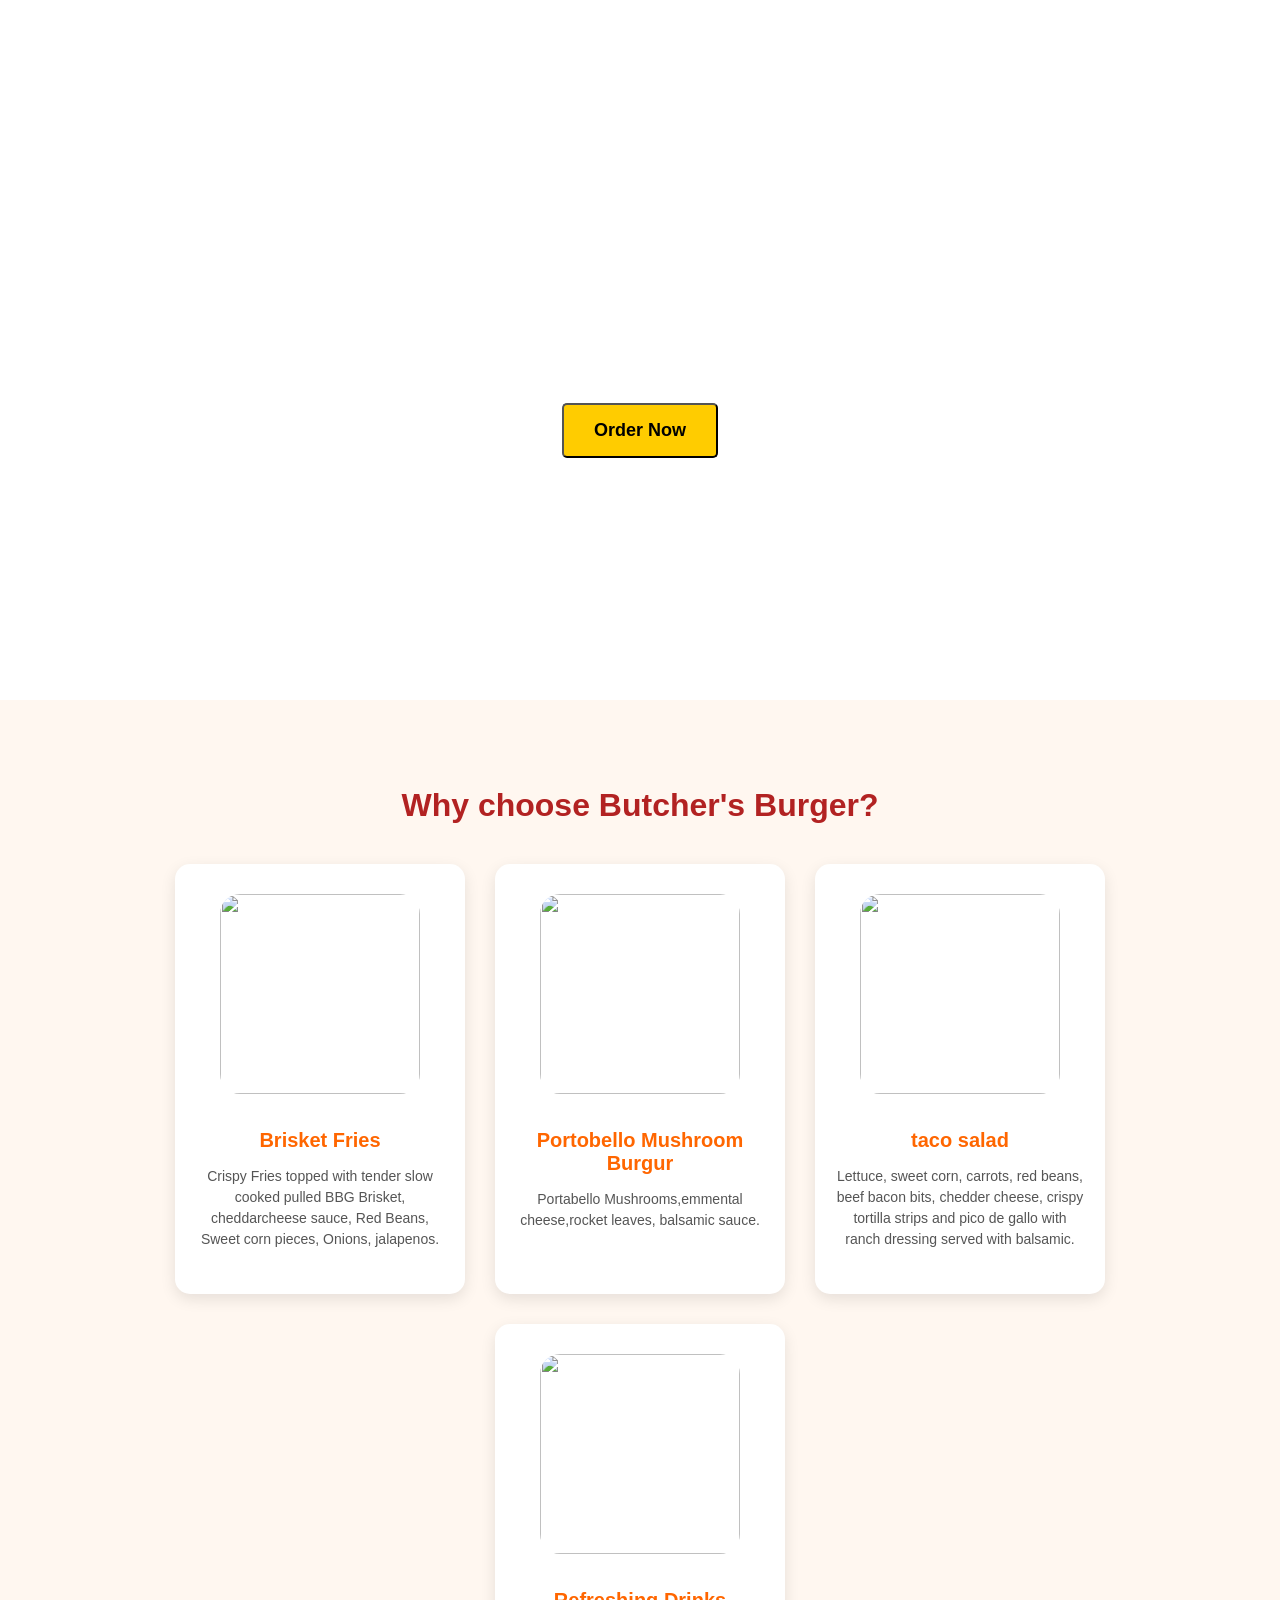
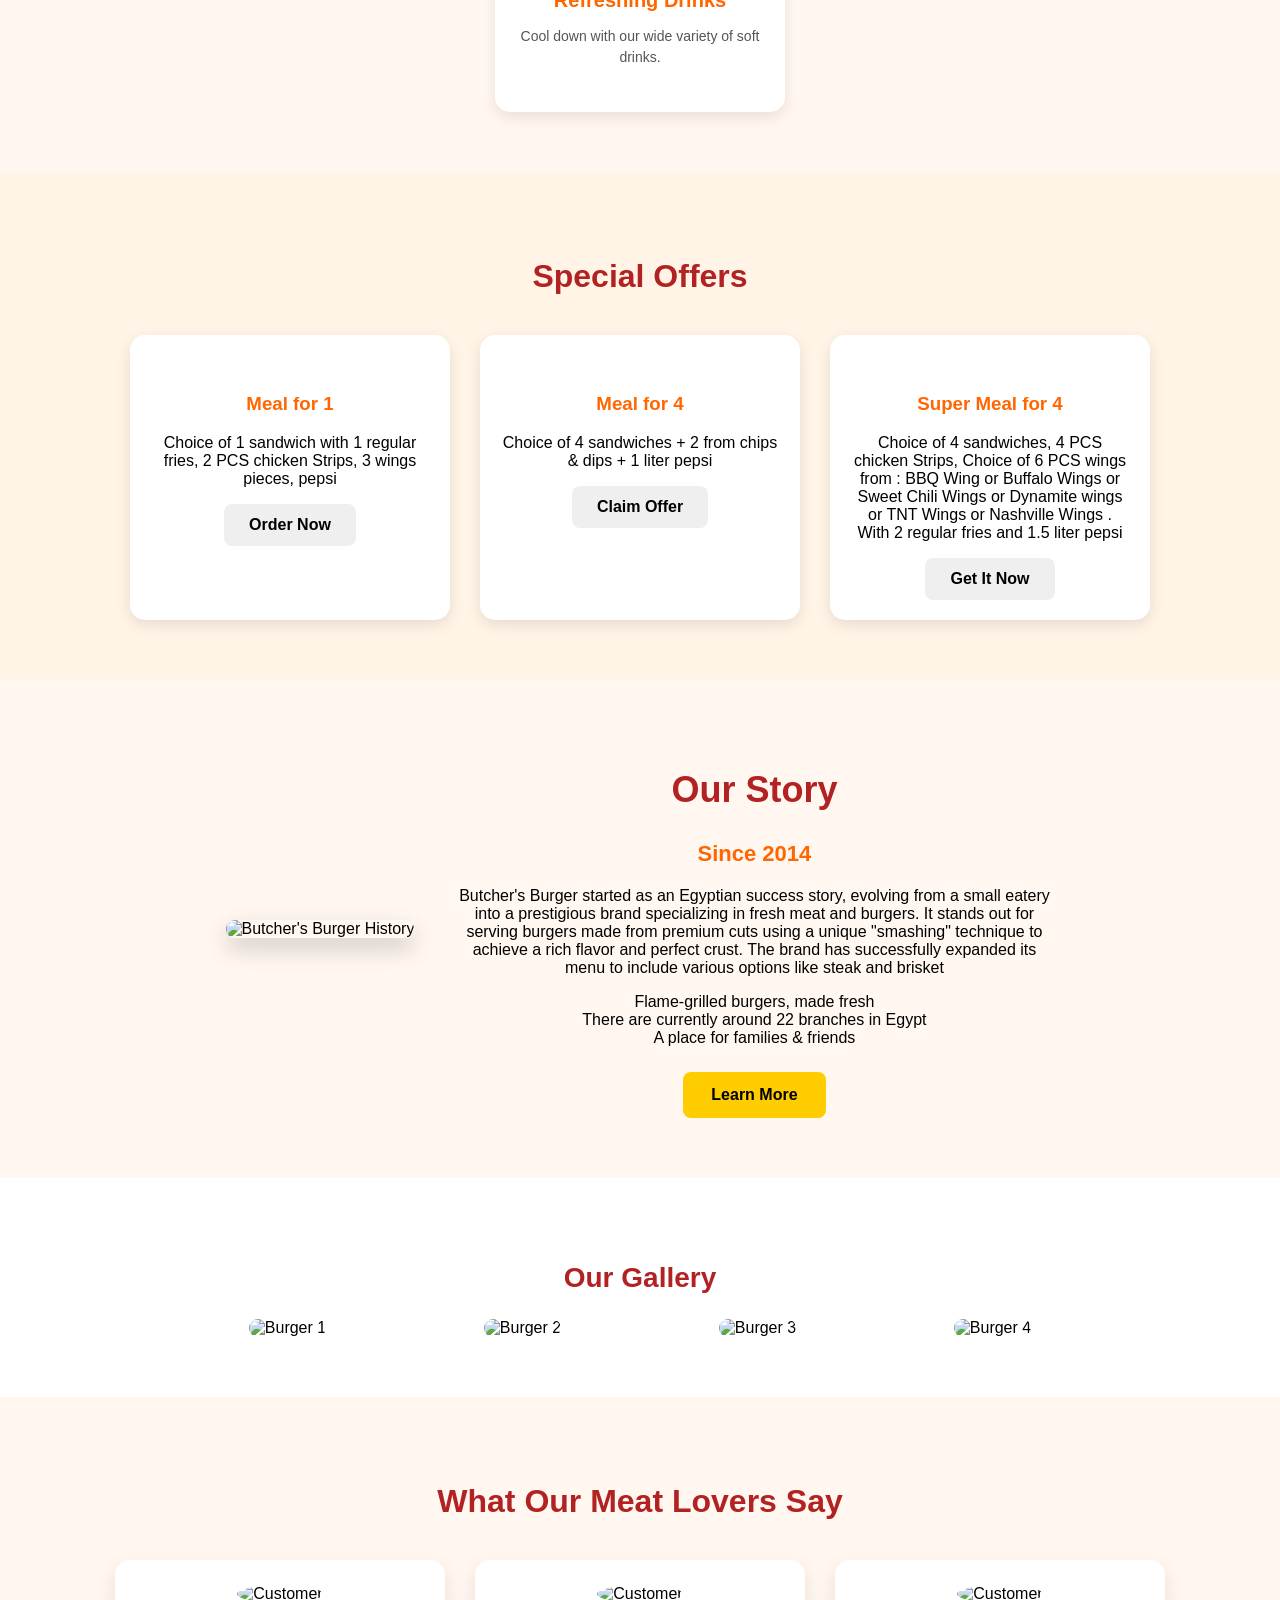
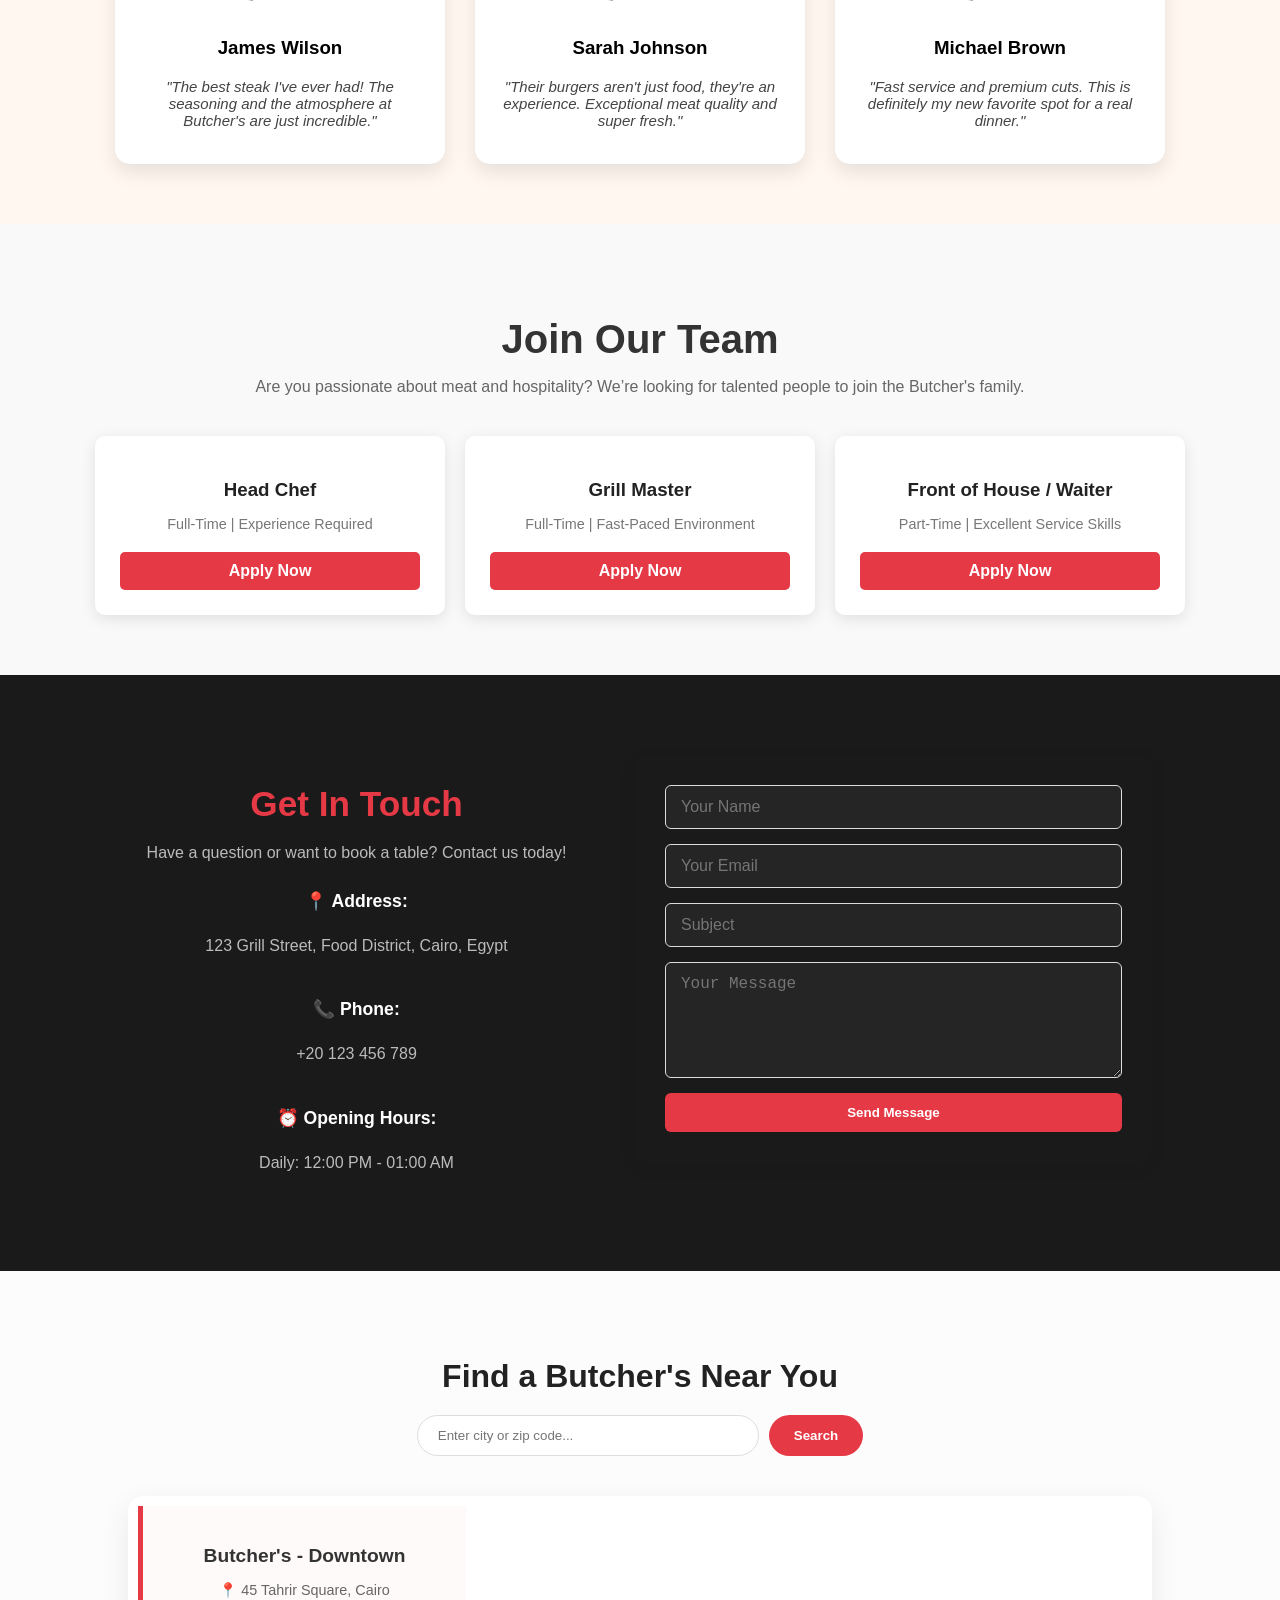
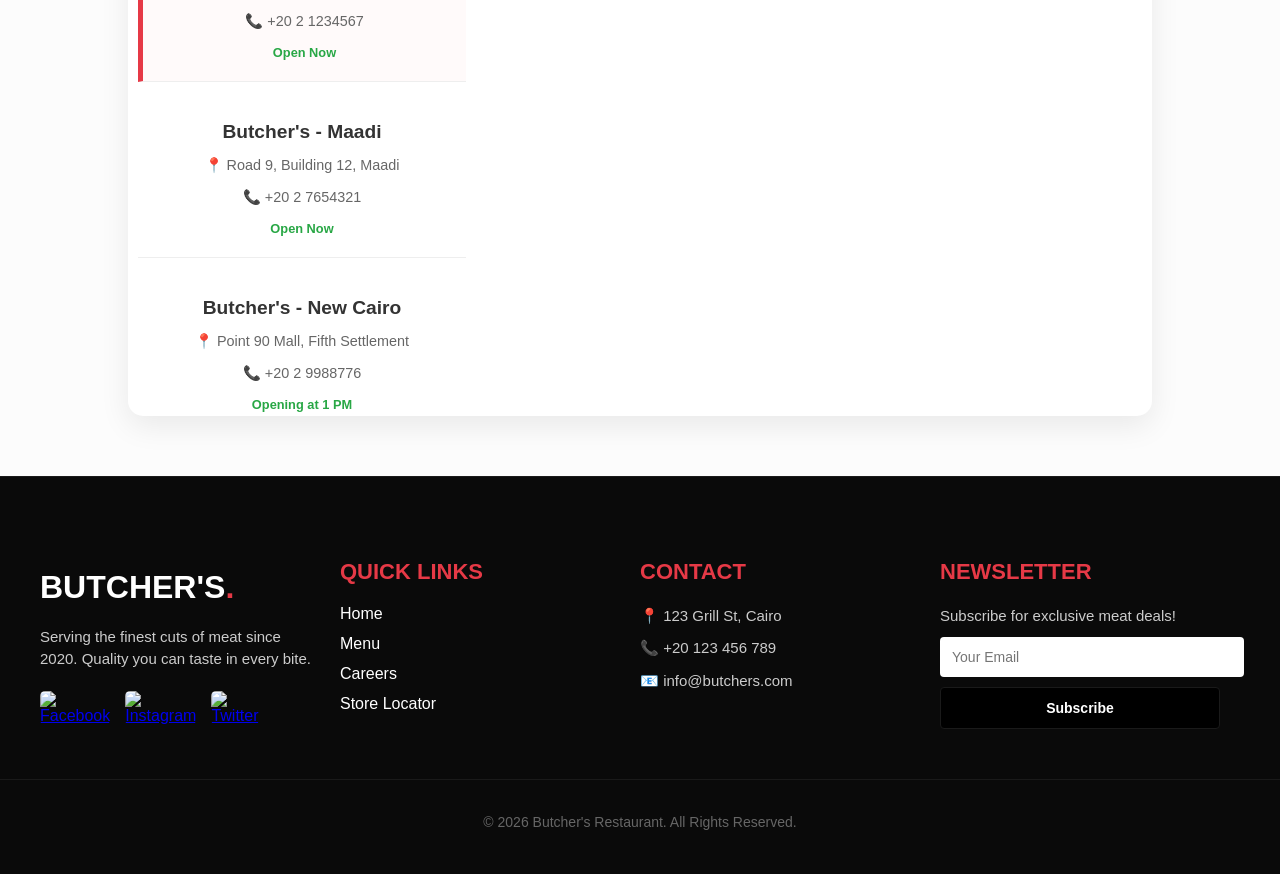
==== index.html @ 09a6aeb5 "Add files via upload" ====
<!DOCTYPE html>
<html lang="en">
<head>
<meta charset="UTF-8">
<title>Butcher's Burger</title>
<link rel="stylesheet" href="cc.css">
</head>
<body class="home-page">


<div class="navbar">
    <div class="logo">Butcher's Burger</div>
    <ul>
        <li><a href="#home">Home</a></li>
        <li><a href="#offers">Offers</a></li>
        <li><a href="#our-story">Story</a></li>
        <li><a href="#gallery">Gallery</a></li>
        <li><a href="menu.html">Menu</a></li>
        <li><a href="#careers">Careers</a></li>
        <li><a href="#contact">Contact</a></li>
    </ul>
    </div>

<div class="hero">
<h1>Butcher's Burger</h1>
<p>Butcher's Burger is the right place to meat yourself.</p>
<button>Order Now</button>
</div>

<section class="why-BB">
<h2>Why choose Butcher's Burger?</h2>
<div class="features">
    <div class="feature">
        <img src="file:///storage/emulated/0/Android/data/com.teejay.trebedit/files/TrebEdit user files/mah.html/IMG_20260424_175024_071.jpg" alt="" class="icon">
        <h3>Brisket Fries</h3>
<p>Crispy Fries topped with tender slow cooked pulled BBG Brisket, cheddarcheese sauce, Red Beans, Sweet corn pieces, Onions, jalapenos.</p>
</div>
<div class="feature">
    <img src="file:///storage/emulated/0/Android/data/com.teejay.trebedit/files/TrebEdit user files/mah.html/IMG_20260424_164136_176.jpg" alt="" class="icon">
    <h3>Portobello Mushroom Burgur</h3>
    <p>Portabello Mushrooms,emmental cheese,rocket leaves, balsamic sauce.</p>
    </div>
    <div class="feature">
        <img src="file:///storage/emulated/0/Android/data/com.teejay.trebedit/files/TrebEdit user files/mah.html/IMG_20260424_174353_648.jpg" alt="" class="icon">
        <h3>taco salad</h3>
        <p>Lettuce, sweet corn, carrots, red beans, beef bacon bits, chedder cheese, crispy tortilla strips and pico de gallo with ranch dressing served with balsamic.</p>
</div>
 <div class="feature">
<img src="file:///storage/emulated/0/Android/data/com.teejay.trebedit/files/TrebEdit user files/mah.html/11102021_Talabat_Egypt_Me638415246182268202.jpg" alt="" class="icon">
     <h3>Refreshing Drinks</h3>
    <p>Cool down with our wide variety of soft drinks.</p>
    </div>
  </div>
</section>

<section class="offers" id="offers">
<h2> Special Offers </h2>
<div class="offers-container">
    <div class="offer-card">
<img src="file:///storage/emulated/0/Android/data/com.teejay.trebedit/files/TrebEdit user files/mah.html/Screenshot_٢٠٢٦٠٤٢٤-٢٢٤١٣٥_talabat.jpg" alt="" class="mm">
 <h3>Meal for 1</h3>
 <p>Choice of 1 sandwich with 1 regular fries, 2 PCS chicken Strips, 3 wings pieces, pepsi</p>
 <button>Order Now</button>
 </div>
     <div class="offer-card">
         <img src="file:///storage/emulated/0/Android/data/com.teejay.trebedit/files/TrebEdit user files/mah.html/Screenshot_٢٠٢٦٠٤٢٤-٢٢٤٢٥٩_talabat.jpg" alt="" class="mm">
         <h3>Meal for 4</h3>
         <p>Choice of 4 sandwiches + 2 from chips & dips + 1 liter pepsi</p>
         <button>Claim Offer</button>
         </div>
         <div class="offer-card">
             <img src="file:///storage/emulated/0/Android/data/com.teejay.trebedit/files/TrebEdit user files/mah.html/Screenshot_٢٠٢٦٠٤٢٤-٢٢٤٣٣٩_talabat.jpg" alt="" class="mm">
             <h3>Super Meal for 4</h3>
         <p>Choice of 4 sandwiches, 4 PCS chicken Strips, Choice of 6 PCS wings from : BBQ Wing or Buffalo Wings or Sweet Chili Wings or Dynamite wings or TNT Wings or Nashville Wings . With 2 regular fries and 1.5 liter pepsi</p>
         <button>Get It Now</button>
         </div>
         </div>
</section>


<section class="our-story" id="our-story">
    <div class="story-container">
        <div class="story-image">
            <img src="file:///storage/emulated/0/Android/data/com.teejay.trebedit/files/TrebEdit user files/mah.html/Screenshot_٢٠٢٦٠٤٢٥-١١٣٤١٩_Google.jpg" alt="Butcher's Burger History">
</div>
   <div class="story-text">
       <h2>Our Story</h2>
       <h3>Since 2014</h3>
       <p>Butcher's Burger started as an Egyptian success story, evolving from a small eatery into a prestigious brand specializing in fresh meat and burgers. It stands out for serving burgers made from premium cuts using a unique "smashing" technique to achieve a rich flavor and perfect crust. The brand has successfully expanded its menu to include various options like steak and brisket </p>
       <ul>
           <li>Flame-grilled burgers, made fresh</li>
           <li>There are currently around 22 branches in Egypt</li>
           <li>A place for families & friends</li>
       </ul>
       <button> Learn More</button>
       </div>
       </div>
</section>

<section class="gallery" id="gallery">
    <h2>Our Gallery</h2>
    <div class="gallery-container">
        <div class="gallery-item">
            <img src="file:///storage/emulated/0/Android/data/com.teejay.trebedit/files/TrebEdit user files/mah.html/22765-butcher's-burger-steak-house-athens-acharnes.jpg" alt="Burger 1">
        </div>
        <div class="gallery-item">
            <img src="file:///storage/emulated/0/Android/data/com.teejay.trebedit/files/TrebEdit user files/mah.html/Internet_٢٠٢٦٠٤٢٥_١٢٢٢٢١.jpeg" alt="Burger 2">
        </div>
        <div class="gallery-item">
            <img src="file:///storage/emulated/0/Android/data/com.teejay.trebedit/files/TrebEdit user files/mah.html/full.jpeg" alt="Burger 3">
        </div>
        <div class="gallery-item">
            <img src="file:///storage/emulated/0/Android/data/com.teejay.trebedit/files/TrebEdit user files/mah.html/voted-brooklyns-best-burger-restaurant.jpg" alt="Burger 4">
        </div>
    </div>
</section>



<section class="testimonials">
  <h2>What Our Meat Lovers Say</h2>
  <div class="testimonials-container">
    
    <div class="testimonial-card">
      <img src="file:///storage/emulated/0/Android/data/com.teejay.trebedit/files/TrebEdit user files/mah.html/images (4).jpeg" alt="Customer">
      <h3>James Wilson</h3>
      <p>"The best steak I've ever had! The seasoning and the atmosphere at Butcher's are just incredible."</p>
    </div>

    <div class="testimonial-card">
      <img src="file:///storage/emulated/0/Android/data/com.teejay.trebedit/files/TrebEdit user files/mah.html/images (2).jpeg" alt="Customer">
      <h3>Sarah Johnson</h3>
      <p>"Their burgers aren't just food, they're an experience. Exceptional meat quality and super fresh."</p>
    </div>

    <div class="testimonial-card">
      <img src="file:///storage/emulated/0/Android/data/com.teejay.trebedit/files/TrebEdit user files/mah.html/images (1).jpeg" alt="Customer">
      <h3>Michael Brown</h3>
      <p>"Fast service and premium cuts. This is definitely my new favorite spot for a real dinner."</p>
    </div>

  </div>
</section>

<section class="careers" id="careers">
  <div class="careers-header">
    <h2>Join Our Team</h2>
    <p>Are you passionate about meat and hospitality? We’re looking for talented people to join the Butcher's family.</p>
  </div>

  <div class="jobs-container">
    <div class="job-card">
      <div class="job-info">
        <h3>Head Chef</h3>
        <p>Full-Time | Experience Required</p>
      </div>
      <a href="#" class="apply-btn">Apply Now</a>
    </div>

    <div class="job-card">
      <div class="job-info">
        <h3>Grill Master</h3>
        <p>Full-Time | Fast-Paced Environment</p>
      </div>
      <a href="#" class="apply-btn">Apply Now</a>
    </div>

    <div class="job-card">
      <div class="job-info">
        <h3>Front of House / Waiter</h3>
        <p>Part-Time | Excellent Service Skills</p>
      </div>
      <a href="#" class="apply-btn">Apply Now</a>
    </div>
  </div>
</section>

<section class="contact-section" id="contact">
  <div class="contact-container">
    
    <div class="contact-info">
      <h2>Get In Touch</h2>
      <p>Have a question or want to book a table? Contact us today!</p>
      
      <div class="info-item">
        <strong>📍 Address:</strong>
        <p>123 Grill Street, Food District, Cairo, Egypt</p>
      </div>
      
      <div class="info-item">
        <strong>📞 Phone:</strong>
        <p>+20 123 456 789</p>
      </div>
      
      <div class="info-item">
        <strong>⏰ Opening Hours:</strong>
        <p>Daily: 12:00 PM - 01:00 AM</p>
      </div>
    </div>

    <div class="contact-form">
      <form>
        <input type="text" placeholder="Your Name" required>
        <input type="email" placeholder="Your Email" required>
        <input type="text" placeholder="Subject">
        <textarea placeholder="Your Message" rows="5" required></textarea>
        <button type="submit">Send Message</button>
      </form>
    </div>

  </div>
</section>
<section class="store-locator">
  <div class="locator-header">
    <h2>Find a Butcher's Near You</h2>
    <div class="search-box">
      <input type="text" placeholder="Enter city or zip code...">
      <button>Search</button>
    </div>
  </div>

  <div class="locator-container">
    <div class="locations-list">
      
      <div class="location-item active">
        <h3>Butcher's - Downtown</h3>
        <p>📍 45 Tahrir Square, Cairo</p>
        <p>📞 +20 2 1234567</p>
        <span class="status">Open Now</span>
      </div>

      <div class="location-item">
        <h3>Butcher's - Maadi</h3>
        <p>📍 Road 9, Building 12, Maadi</p>
        <p>📞 +20 2 7654321</p>
        <span class="status">Open Now</span>
      </div>

      <div class="location-item">
        <h3>Butcher's - New Cairo</h3>
        <p>📍 Point 90 Mall, Fifth Settlement</p>
        <p>📞 +20 2 9988776</p>
        <span class="status">Opening at 1 PM</span>
      </div>

    </div>

    <div class="map-container">
      <iframe 
        src="https://www.google.com/maps/embed?pb=!1m18!1m12!1m3!1d110502.60385031265!2d31.1884236!3d30.0594885!2m3!1f0!2f0!3f0!3m2!1i1024!2i768!4f13.1!3m3!1m2!1s0x14583fa60b21beeb%3A0x79dfb2965115627!2sCairo%2C%20Egypt!5e0!3m2!1sen!2s!4v1714168000000!5m2!1sen!2s" 
        width="100%" height="450" style="border:0;" allowfullscreen="" loading="lazy">
      </iframe>
    </div>
  </div>
</section>

<footer class="main-footer">
    <div class="footer-container">
        
        <div class="footer-col">
            <h3 class="footer-logo">BUTCHER'S<span>.</span></h3>
            <p>Serving the finest cuts of meat since 2020. Quality you can taste in every bite.</p>
            <div class="social-media">
                <a href="#"><img src="https://cdn-icons-png.flaticon.com/512/733/733547.png" alt="Facebook"></a>
                <a href="#"><img src="https://cdn-icons-png.flaticon.com/512/2111/2111463.png" alt="Instagram"></a>
                <a href="#"><img src="https://cdn-icons-png.flaticon.com/512/3256/3256013.png" alt="Twitter"></a>
            </div>
        </div>

        <div class="footer-col footer-links">
            <h3>QUICK LINKS</h3>
            <ul>
                <li><a href="#">Home</a></li>
                <li><a href="#">Menu</a></li>
                <li><a href="#">Careers</a></li>
                <li><a href="#">Store Locator</a></li>
            </ul>
        </div>

        <div class="footer-col">
            <h3>CONTACT</h3>
            <p>📍 123 Grill St, Cairo</p>
            <p>📞 +20 123 456 789</p>
            <p>📧 info@butchers.com</p>
        </div>

        <div class="footer-col newsletter">
            <h3>NEWSLETTER</h3>
            <p>Subscribe for exclusive meat deals!</p>
            <form>
                <input type="email" placeholder="Your Email">
                <button type="submit">Subscribe</button>
            </form>
        </div>

    </div>

    <div class="footer-bottom">
        <p>&copy; 2026 Butcher's Restaurant. All Rights Reserved.</p>
    </div>
</footer>
 
 <script>
    
    
    
    window.onload = function() {
        console.log("Welcome to Butcher's Burger!");
    };

    
    window.onscroll = function() {
        var navbar = document.querySelector(".navbar");
        if (window.scrollY > 50) {
            navbar.style.backgroundColor = "rgba(0, 0, 0, 0.9)"; 
            navbar.style.transition = "0.5s";
        } else {
            navbar.style.backgroundColor = "transparent"; 
        }
    };

    
    const orderBtn = document.querySelector(".hero button");
    orderBtn.addEventListener("click", () => {
        alert("Redirecting to Menu... Get ready for the best burger!");
        window.location.href = "menu.html"; 
    });

</script>
</body>
</html>
---- cc.css ----
body {
    margin: 0;
    font-family: Arial, sans-serif;
}


.navbar {
    background: #b22222;
    color: #fff;
    padding: 15px;
    display: flex;
    justify-content: space-between;
    align-items: center;
    position: fixed;
    width: 100%;
}

.logo {
    font-size: 20px;
    font-weight: bold;
}

.navbar ul {
    list-style: none;
    display: flex;
    margin: 0;
    padding: 0;
}
.navbar a{
     text-decoration: none;
     font-weight: bold;
     color: white;
     padding: 10px;
}
.hero {
    background-image: url("file:///storage/emulated/0/Android/data/com.teejay.trebedit/files/TrebEdit user files/mah.html/Screenshot_٢٠٢٦٠٤٢٧-١٣٣٠٤٣_Facebook.jpg");
    background-repeat: no-repeat;
    background-position: center;
    background-size: cover;
    height: 700px;
    display: flex;
    flex-direction: column;
    align-items: center;
    justify-content: center;
    color: white;
    text-align: center;
}

.hero h1 {
    font-size: 60px;
    margin: 10px 0;
}

.hero p {
    font-size: 24px;
    margin-bottom: 20px;
}

.hero button {
    background: #ffcc00;
padding: 15px 30px;
    font-size: 18px;
    font-weight: bold;
    cursor: pointer;
    border-radius: 5px;
}
section {
    padding: 60px 20px;
    text-align: center;
}


.why-BB {
    background: #fff7f0;
}

.why-BB h2 {
    font-size: 32px;
    margin-bottom: 40px;
    color: #b22222;
}

.features {
    display: flex;
    justify-content: center;
    flex-wrap: wrap;
    gap: 30px;
}
.feature {
    background: #fff;
    border-radius: 15px;
    padding: 30px 20px;
    width: 250px;
    box-shadow: 0 5px 15px rgba(0, 0, 0, 0.1);
    transition: box-shadow 0.3s ease-in 0.1s;
}

.feature:hover {
    box-shadow: 0 10px 25px rgba(0, 0, 0, 0.2);
}

.feature h3 {
    font-size: 20px;
    margin-bottom: 10px;
    color: #ff6600;
}

.feature p {
    font-size: 14px;
    color: #555;
    line-height: 1.5;
}

.icon {
    margin-bottom: 15px;
    width: 200px;
    height: 200px;
    border-radius: 20px;
}



.offers {
    background: #fff4e6;
}

.offers h2 {
    font-size: 32px;
    margin-bottom: 40px;
    color: #b22222;
}
.offers-container {
    display: flex;
    justify-content: center;
    flex-wrap: wrap;
    gap: 30px;
}

.offer-card {
    background: #fff;
    border-radius: 15px;
    padding: 20px;
    width: 280px;
    box-shadow: 0 5px 15px rgba(0, 0, 0, 0.1);
    transition: box-shadow 0.3s ease 0.1s;
}
.offer-card:hover {
    box-shadow: 0 12px 25px rgba(0, 0, 0, 0.2);
}

.offer-card img {
    width: 100%;
    border-radius: 10px;
    margin-bottom: 15px;
}

.offer-card h3 {
    color: #ff6600;
}
.offer-card button {
    border: none;
    padding: 12px 25px;
    font-size: 16px;
    font-weight: bold;
    cursor: pointer;
    border-radius: 8px;
}

.offer-card button:hover {
    background: #ff9900;
    color: white;
}


.our-story {
    background: #fff7f0;
}

.story-container {
    display: flex;
    align-items: center;
    justify-content: center;
    flex-wrap: wrap;
    gap: 40px;
    max-width: 1100px;
    margin: auto;
}
.story-image img {
    width: 400px;
    border-radius: 15px;
    box-shadow: 0 10px 25px rgba(0, 0, 0, 0.2);
}

.story-text {
    max-width: 600px;
}

.story-text h2 {
    font-size: 36px;
    color: #b22222;
}

.story-text h3 {
    font-size: 22px;
    color: #ff6600;
    margin-bottom: 20px;
}

.story-text ul {
    list-style: none;
    padding: 0;
    margin-bottom: 25px;
}
.story-text button {
    background: #ffcc00;
    border: none;
    padding: 14px 28px;
    font-size: 16px;
    font-weight: bold;
    border-radius: 8px;
    cursor: pointer;
}

.story-text button:hover {
    background: #ff9900;
    color: white;
    transform: scale(1.05);
}
.gallery {
    background: #fff;
}

.gallery h2 {
    font-size: 28px;
    margin-bottom: 25px;
    color: #b22222;
}

.gallery-container {
    display: flex;
    flex-wrap: wrap;
    gap: 15px;
    justify-content: center;
}

.gallery-item {
    width: 220px;
}

.gallery-item img {
    width: 100%;
    height: 200px;
    border-radius: 12px;
    object-fit: cover;
}
.gallery-item .overlay {
    position: absolute;
    bottom: 0;
    width: 100%;
    background: rgba(0, 0, 0, 0.6);
    color: white;
    padding: 8px;
    border-radius: 0 0 12px 12px;
    font-size: 14px;
}

.careers {
    padding: 60px 20px;
    background-color: #f9f9f9; /* لون خلفية هادئ */
    text-align: center;
    font-family: Arial, sans-serif;
}

.careers-header h2 {
    font-size: 2.5rem;
    color: #333;
    margin-bottom: 10px;
}

.careers-header p {
    color: #666;
    margin-bottom: 40px;
}


.jobs-container {
    display: flex;
    flex-wrap: wrap;
    justify-content: center;
    gap: 20px; /* مسافة بين البطاقات */
    max-width: 1200px;
    margin: 0 auto;
}


.job-card {
    background: #fff;
    border-radius: 10px;
    padding: 25px;
    width: 300px;
    box-shadow: 0 4px 15px rgba(0,0,0,0.1); 
    display: flex;
    flex-direction: column;
    justify-content: space-between;
    transition: transform 0.3s ease;
}

.job-card:hover {
    transform: translateY(-5px); 
}

.job-info h3 {
    margin-bottom: 10px;
    color: #222;
}

.job-info p {
    font-size: 0.9rem;
    color: #777;
    margin-bottom: 20px;
}


.apply-btn {
    display: inline-block;
    background-color: #e63946; 
    color: #fff;
    text-decoration: none;
    padding: 10px 20px;
    border-radius: 5px;
    font-weight: bold;
    transition: background 0.3s;
}

.apply-btn:hover {
    background-color: #c12a36;
}

.testimonials {
    background: #fff7f0;
}

.testimonials h2 {
    font-size: 32px;
    margin-bottom: 40px;
    color: #b22222;
}

.testimonials-container {
    display: flex;
    justify-content: center;
    flex-wrap: wrap;
    gap: 30px;
}
.testimonial-card {
    background: #fff;
    padding: 25px;
    border-radius: 15px;
    width: 280px;
    box-shadow: 0 8px 20px rgba(0, 0, 0, 0.1);
    transition: box-shadow 0.3s ease 0.1s;
}

.testimonial-card:hover {
    box-shadow: 0 12px 25px rgba(0, 0, 0, 0.2);
}

.testimonial-card img {
    width: 100px;
    height: 100px;
    border-radius: 50%;
    margin-bottom: 15px;
}
.testimonial-card p {
    font-style: italic;
    font-size: 15px;
    margin-bottom: 10px;
    color: #444;
}


.contact-section {
    padding: 80px 10% ;
    background-color: #1a1a1a;
    font-family: 'Segoe UI', Tahoma, Geneva, Verdana, sans-serif;
    color: #ffffff;
}


.contact-container {
    display: flex;
    flex-wrap: wrap;
    gap: 50px;
    justify-content: space-between;
    align-items: flex-start;
}


.contact-info {
    flex: 1;
    min-width: 300px;
}

.contact-info h2 {
    font-size: 2.2rem;
    color: #e63946;
    margin-bottom: 15px;
}

.contact-info p {
    color: #bbb;
    line-height: 1.6;
}

.info-item {
    margin-top: 25px;
    display: flex;
    flex-direction: column;
    color: #bbb;
}

.info-item strong {
    color: #fff; 
    font-size: 1.1rem;
    margin-bottom: 5px;
}


.contact-form {
    flex: 1;
    min-width: 300px;
    background: #1a1a1a;
    padding: 30px;
    border-radius: 12px;
    box-shadow: 0 5px 20px rgba(0,0,0,0.05);
}

.contact-form form {
    display: flex;
    flex-direction: column;
    gap: 15px;
}


.contact-form input, 
.contact-form textarea {
    padding: 12px 15px;
    border: 1px solid #ddd;
    border-radius: 6px;
    outline: none;
    font-size: 1rem;
    transition: border-color 0.3s;
    background-color: #252525;
    color: #fff;
}

.contact-form input:focus, 
.contact-form textarea:focus {
    border-color: #e63946; 
}


.contact-form button {
    background-color: #e63946;
    color: #fff;
    padding: 12px;
    border: none;
    border-radius: 6px;
    cursor: pointer;
    font-weight: bold;
    transition: background 0.3s;
}

.contact-form button:hover {
    background-color: #c12a36;
}


.store-locator {
    padding: 60px 10%;
    background-color: #fcfcfc;
    font-family: 'Segoe UI', Tahoma, Geneva, Verdana, sans-serif;
}


.locator-header {
    text-align: center;
    margin-bottom: 40px;
}

.locator-header h2 {
    font-size: 2rem;
    color: #222;
    margin-bottom: 20px;
}

.search-box {
    display: flex;
    justify-content: center;
    gap: 10px;
}

.search-box input {
    padding: 12px 20px;
    width: 300px;
    border: 1px solid #ddd;
    border-radius: 25px; 
    outline: none;
}

.search-box button {
    padding: 10px 25px;
    background-color: #e63946;
    color: white;
    border: none;
    border-radius: 25px;
    cursor: pointer;
    font-weight: bold;
    transition: 0.3s;
}

.search-box button:hover {
    background-color: #c12a36;
}


.locator-container {
    display: flex;
    flex-wrap: wrap;
    gap: 20px;
    background: #fff;
    border-radius: 15px;
    overflow: hidden;
    box-shadow: 0 10px 30px rgba(0,0,0,0.08);
}


.locations-list {
    flex: 1;
    min-width: 300px;
    max-height: 500px;
    overflow-y: auto; 
    padding: 10px;
}

.location-item {
    padding: 20px;
    border-bottom: 1px solid #eee;
    cursor: pointer;
    transition: 0.3s;
}

.location-item:hover {
    background-color: #fff5f5;
}

.location-item.active {
    border-left: 5px solid #e63946;
    background-color: #fffafa;
}

.location-item h3 {
    font-size: 1.2rem;
    margin-bottom: 8px;
    color: #333;
}

.location-item p {
    font-size: 0.9rem;
    color: #666;
    margin-bottom: 5px;
}

.status {
    display: inline-block;
    margin-top: 10px;
    font-size: 0.8rem;
    font-weight: bold;
    color: #28a745; 
}


.map-container {
    flex: 2;
    min-width: 350px;
    height: 500px;
}

.map-container iframe {
    width: 100%;
    height: 100%;
    border: none;
}


@media (max-width: 768px) {
    .locator-container {
        flex-direction: column;
    }
    .map-container {
        height: 300px;
    }
}




.menu-page-wrapper {
    background-color: white; 
    margin: 0;
    padding: 0;
    font-family: 'Arial', sans-serif;
}

.menu-page-wrapper .menu-header {
    text-align: center;
    border-bottom: 3px solid #8b0000;
    margin-bottom: 40px;
    padding-bottom: 20px;
}

.menu-page-wrapper .menu-header h1 {
    font-size: 60px;
    color: #8b0000;
    margin: 0;
    text-transform: uppercase;
}

.menu-page-wrapper .menu-header p {
    font-style: italic;
    color: #555;
    font-size: 1.1rem;
}


.menu-page-wrapper .menu-grid {
    display: grid;
    grid-template-columns: 1fr 1fr;
    gap: 30px 60px; /* مسافة بين الأعمدة */
}


.menu-page-wrapper .menu-section h2 {
    background-color: #8b0000;
    color: #fff;
    padding: 5px 15px;
    display: inline-block;
    font-size: 1.5rem;
    margin-bottom: 20px;
    letter-spacing: 2px;
}


.menu-page-wrapper .menu-item {
    display: flex;
    justify-content: space-between;
    align-items: baseline; 
    margin-bottom: 12px;
}

.menu-page-wrapper .item-name {
    font-weight: 900;
    color: #222;
    font-size: 1.05rem;
    white-space: nowrap; 
}


.menu-page-wrapper .item-dots {
    flex-grow: 1;
    border-bottom: 2px dotted #8b0000;
    margin: 0 10px;
}

.menu-page-wrapper .item-price {
    font-weight: bold;
    color: #8b0000;
    font-size: 1.1rem;
    white-space: nowrap;
}


.menu-page-wrapper .menu-footer {
    text-align: center;
    margin-top: 50px;
    border-top: 2px solid #8b0000;
    padding-top: 20px;
    color: #8b0000;
    font-weight: bold;
}



.main-footer {
    background-color: #0a0a0a; 
    color: #ffffff;
    padding: 60px 0 30px;
    border-top: 1px solid #1a1a1a;
}

.footer-container {
    max-width: 1200px;
    margin: 0 auto;
    display: flex;
    justify-content: space-between; 
    padding: 0 40px;
}


.footer-col {
    flex: 1;
    margin-right: 20px;
}


.footer-col h3 {
    color: #e63946; 
    font-size: 22px;
    text-transform: uppercase; 
    margin-bottom: 20px;
    font-weight: bold;
}


.footer-logo {
    font-size: 32px !important;
    color: #fff !important;
}

.footer-logo span {
    color: #e63946; 
}


.footer-col p {
    color: #ccc;
    font-size: 15px;
    line-height: 1.5;
    margin: 10px 0;
}

.social-media {
    display: flex;
    gap: 15px;
    margin-top: 20px;
    width: 20px;
}

.social-media img {
    width: 20px;
    height: 20px;
    border-radius: 5px; 
}


.footer-links ul {
    list-style: none;
    padding: 0;
}

.footer-links ul li {
    margin-bottom: 12px;
}

.footer-links ul li a {
    color: #fff;
    text-decoration: none;
    font-size: 16px;
    transition: 0.3s;
}

.footer-links ul li a:hover {
    color: #e63946;
}


.newsletter form {
    display: flex;
    flex-direction: column;
    gap: 10px;
}

.newsletter input {
    width: 100%;
    padding: 12px;
    border: none;
    border-radius: 4px;
    font-size: 14px;
}

.newsletter button {
    background-color: #000; 
    color: #fff;
    padding: 12px;
    border: 1px solid #1a1a1a;
    border-radius: 4px;
    cursor: pointer;
    font-weight: bold;
    font-size: 14px;
    transition: 0.3s;
}

.newsletter button:hover {
    background-color: #e63946;
}


.footer-bottom {
    text-align: center;
    margin-top: 50px;
    padding-top: 20px;
    border-top: 1px solid #1a1a1a;
}

.footer-bottom p {
    color: #666;
    font-size: 14px;
}


@media (max-width: 768px) {
    .footer-container {
        flex-direction: column;
        text-align: left;
    }
    .footer-col {
        margin-bottom: 30px;
    }
}
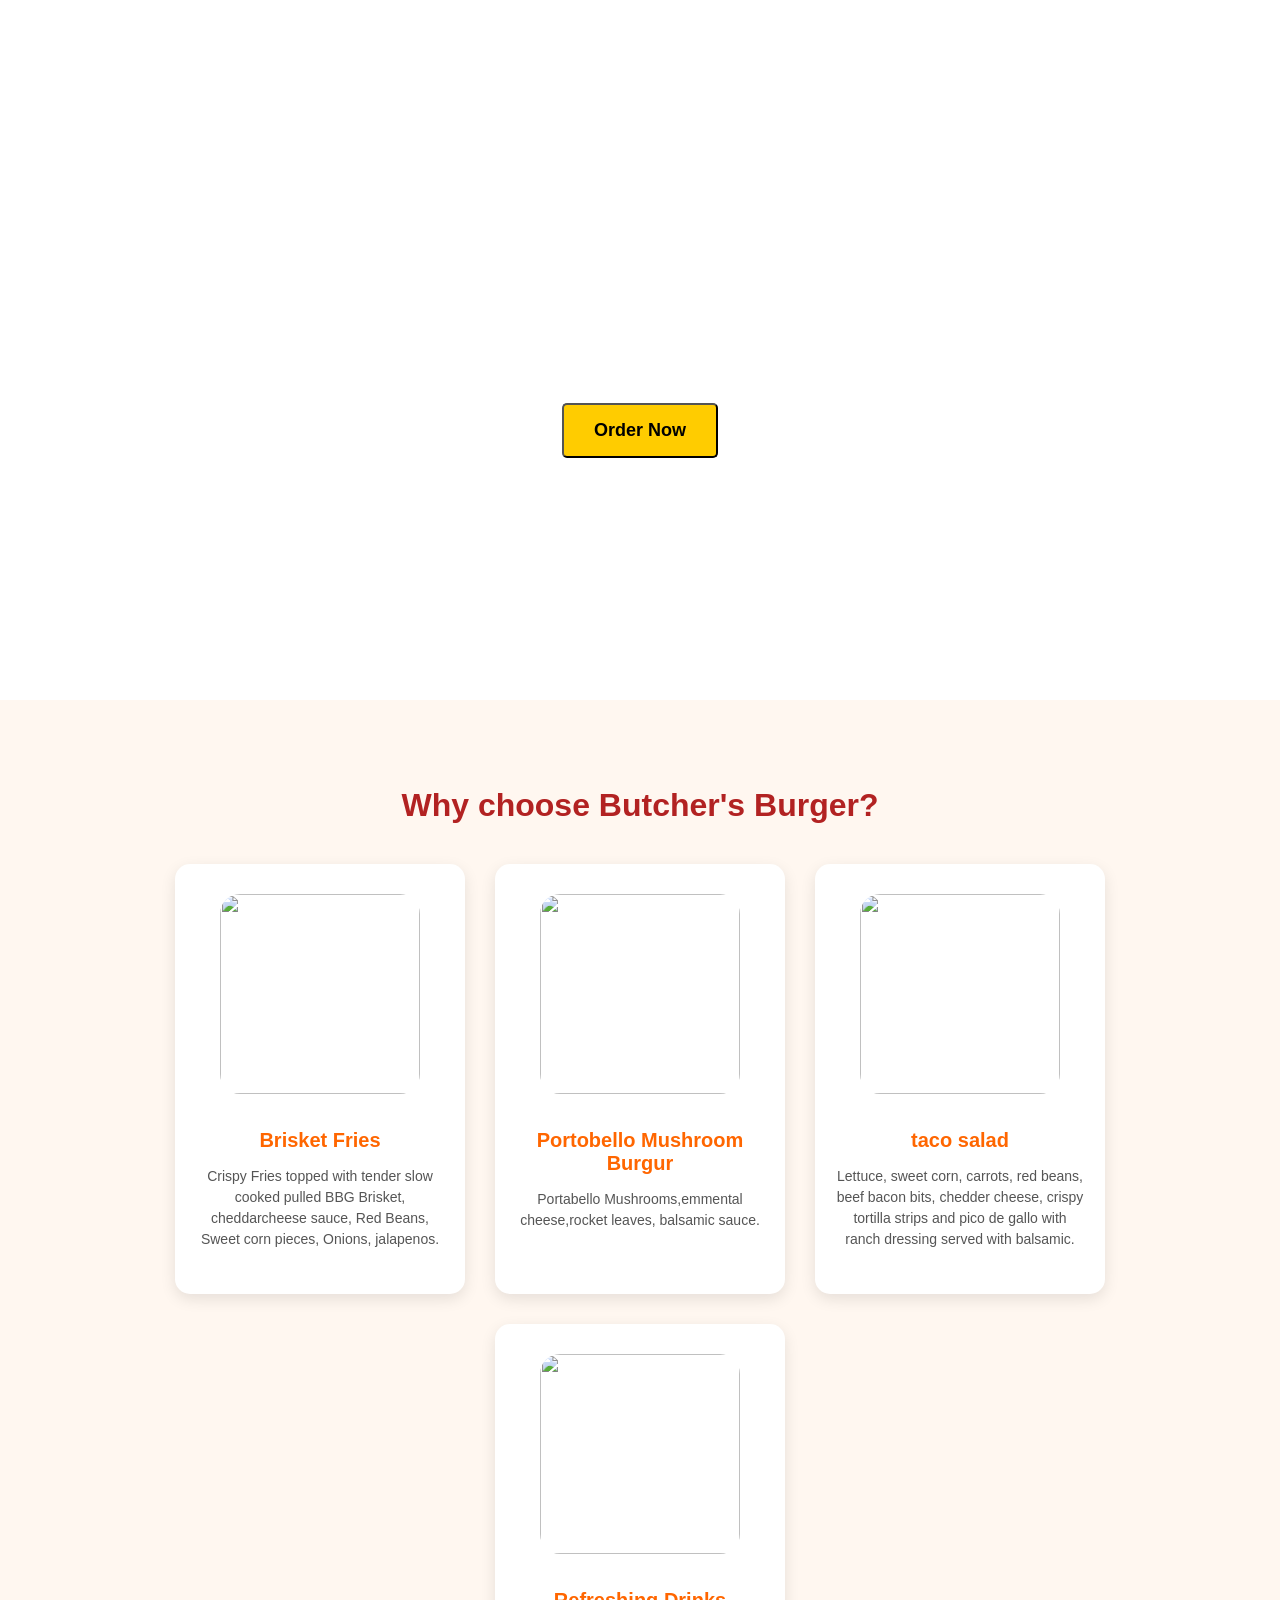
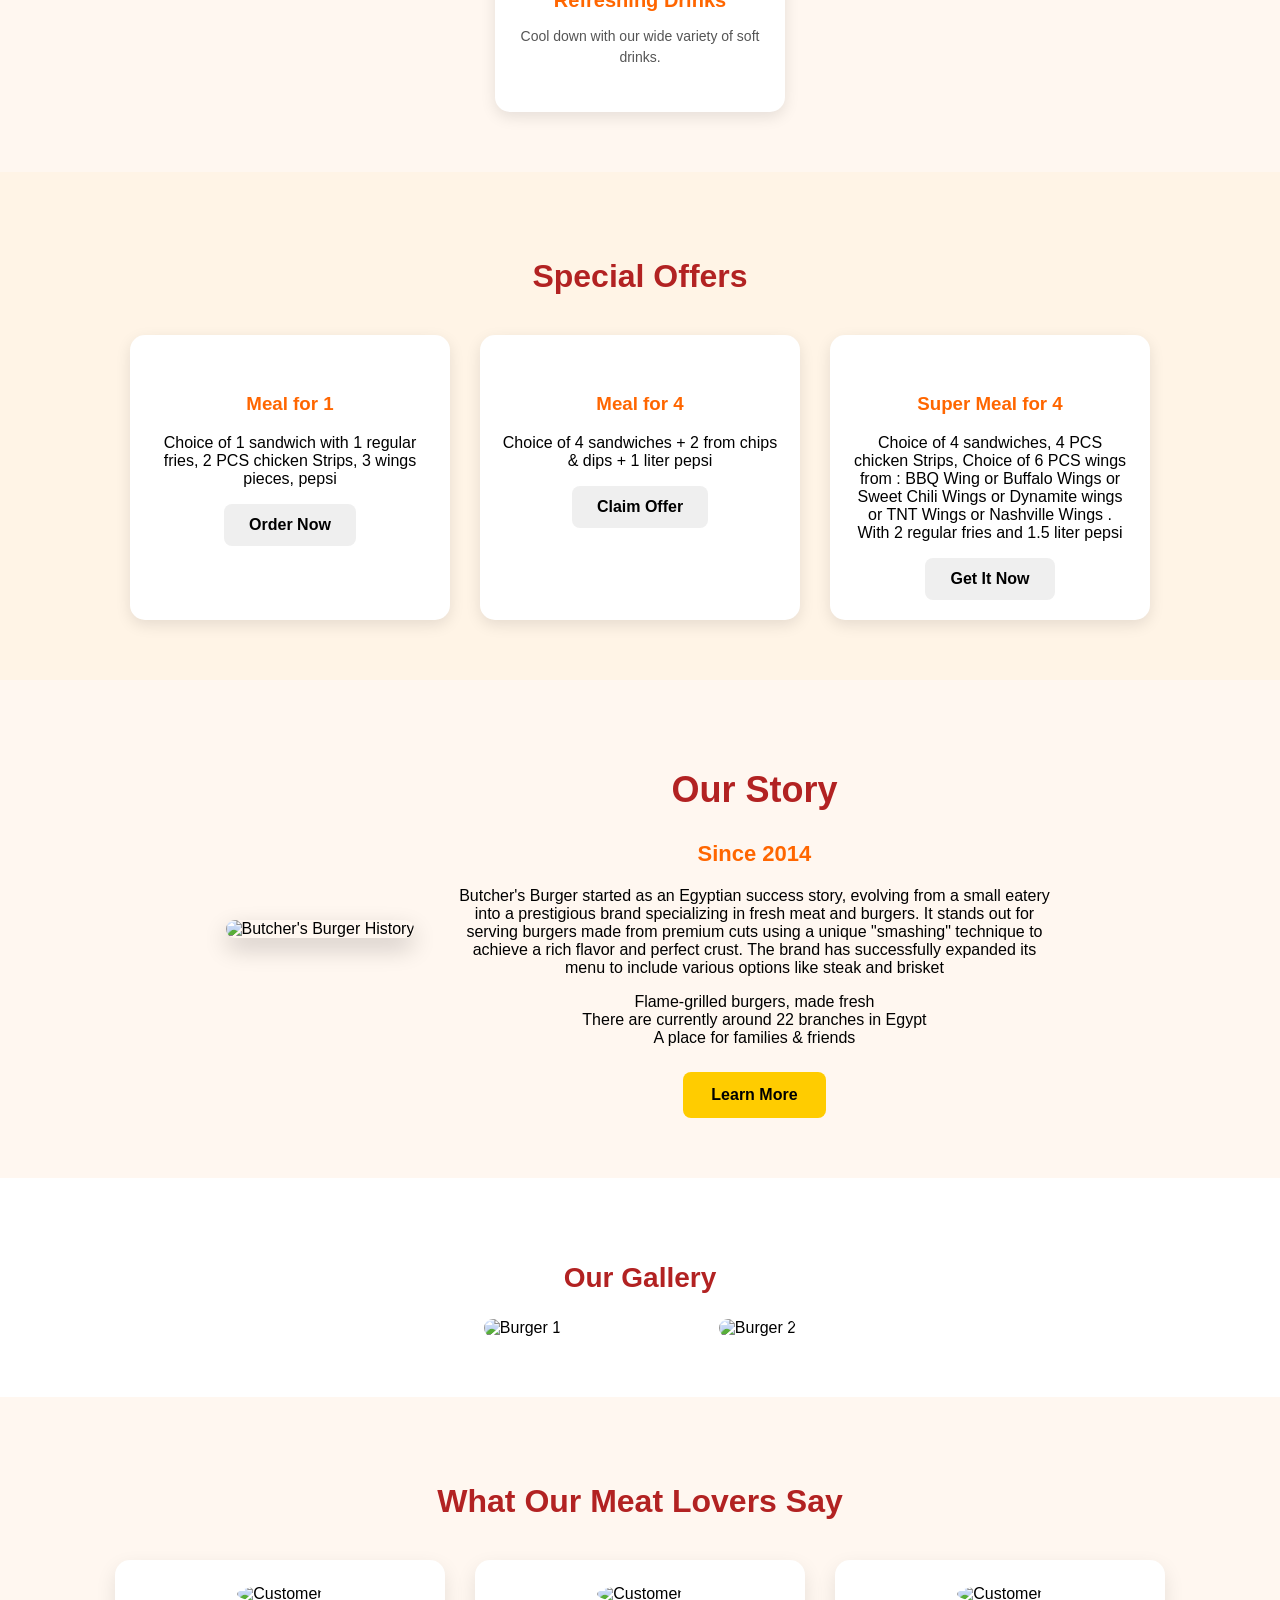
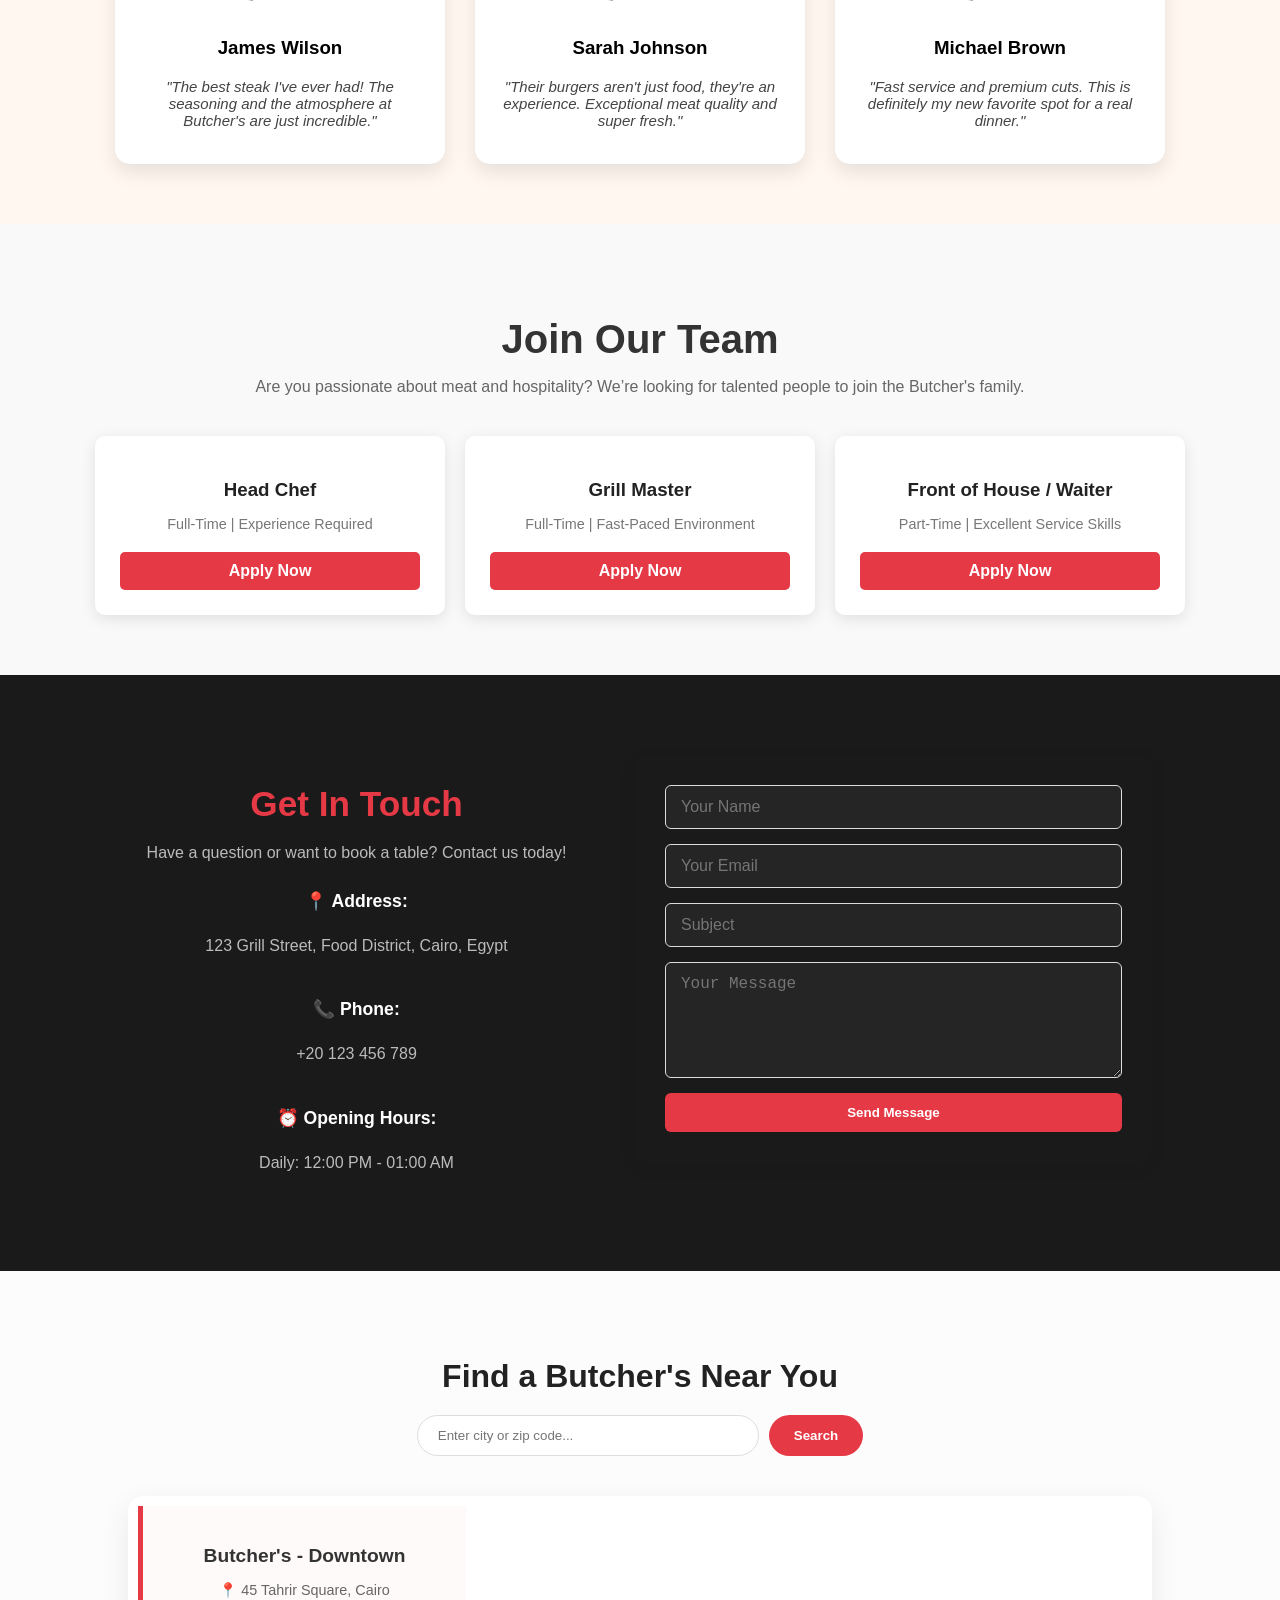
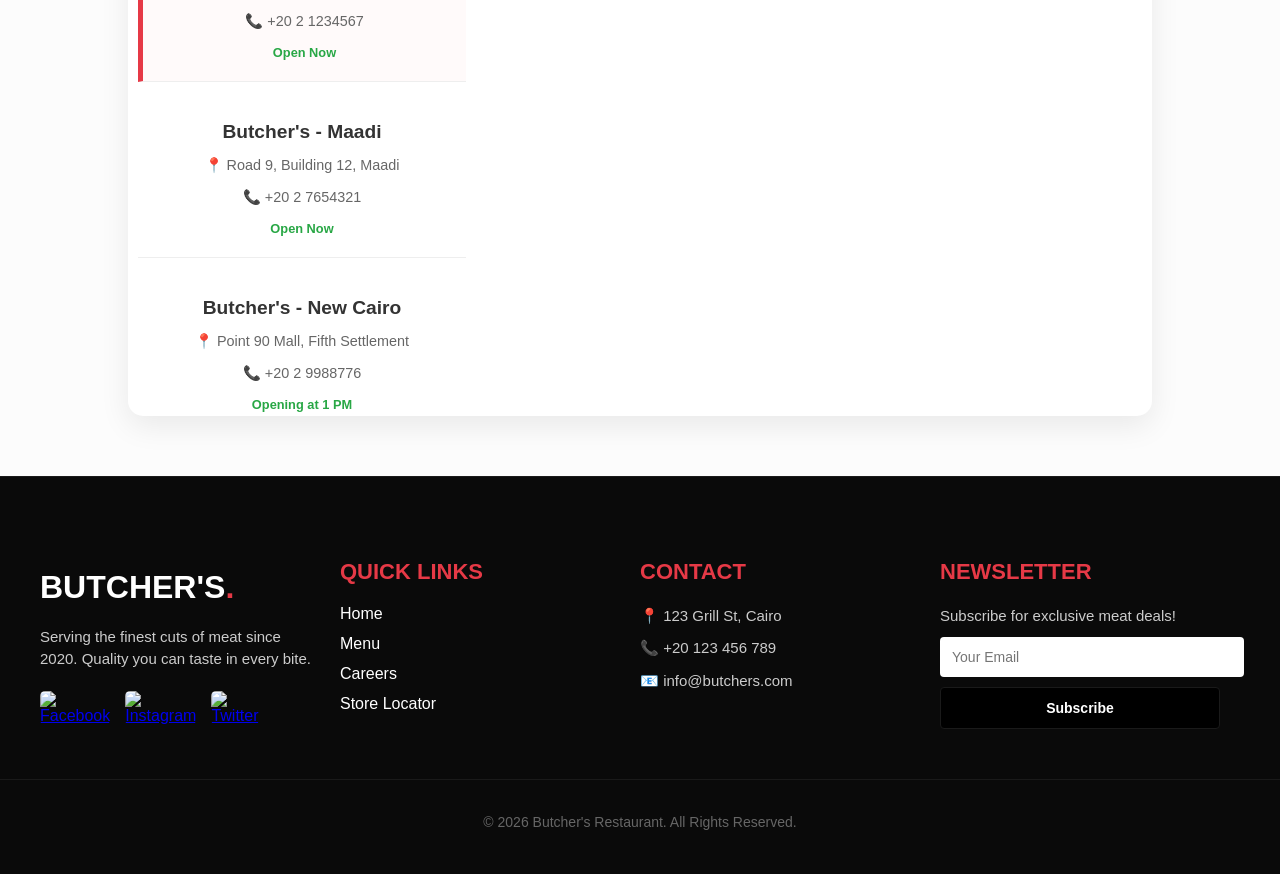
==== commit 13606a06: "Add files via upload" ====
--- a/index.html
+++ b/index.html
@@ -31,22 +31,22 @@
 <h2>Why choose Butcher's Burger?</h2>
 <div class="features">
     <div class="feature">
-        <img src="file:///storage/emulated/0/Android/data/com.teejay.trebedit/files/TrebEdit user files/mah.html/IMG_20260424_175024_071.jpg" alt="" class="icon">
+        <img src="17802428013675962837212949153752_89ead1.jpg" alt="" class="icon">
         <h3>Brisket Fries</h3>
 <p>Crispy Fries topped with tender slow cooked pulled BBG Brisket, cheddarcheese sauce, Red Beans, Sweet corn pieces, Onions, jalapenos.</p>
 </div>
 <div class="feature">
-    <img src="file:///storage/emulated/0/Android/data/com.teejay.trebedit/files/TrebEdit user files/mah.html/IMG_20260424_164136_176.jpg" alt="" class="icon">
+    <img src="17802412781847365916816452290747.jpg" alt="" class="icon">
     <h3>Portobello Mushroom Burgur</h3>
     <p>Portabello Mushrooms,emmental cheese,rocket leaves, balsamic sauce.</p>
     </div>
     <div class="feature">
-        <img src="file:///storage/emulated/0/Android/data/com.teejay.trebedit/files/TrebEdit user files/mah.html/IMG_20260424_174353_648.jpg" alt="" class="icon">
+        <img src="17802427014068845317436518258386_89ee7b.jpg" alt="" class="icon">
         <h3>taco salad</h3>
         <p>Lettuce, sweet corn, carrots, red beans, beef bacon bits, chedder cheese, crispy tortilla strips and pico de gallo with ranch dressing served with balsamic.</p>
 </div>
  <div class="feature">
-<img src="file:///storage/emulated/0/Android/data/com.teejay.trebedit/files/TrebEdit user files/mah.html/11102021_Talabat_Egypt_Me638415246182268202.jpg" alt="" class="icon">
+<img src="17802411676616129803259103075423_8a78a3.jpg" alt="" class="icon">
      <h3>Refreshing Drinks</h3>
     <p>Cool down with our wide variety of soft drinks.</p>
     </div>
@@ -57,19 +57,19 @@
 <h2> Special Offers </h2>
 <div class="offers-container">
     <div class="offer-card">
-<img src="file:///storage/emulated/0/Android/data/com.teejay.trebedit/files/TrebEdit user files/mah.html/Screenshot_٢٠٢٦٠٤٢٤-٢٢٤١٣٥_talabat.jpg" alt="" class="mm">
+<img src="17802434419796649814805568581819_8984e1.jpg" alt="" class="mm">
  <h3>Meal for 1</h3>
  <p>Choice of 1 sandwich with 1 regular fries, 2 PCS chicken Strips, 3 wings pieces, pepsi</p>
  <button>Order Now</button>
  </div>
      <div class="offer-card">
-         <img src="file:///storage/emulated/0/Android/data/com.teejay.trebedit/files/TrebEdit user files/mah.html/Screenshot_٢٠٢٦٠٤٢٤-٢٢٤٢٥٩_talabat.jpg" alt="" class="mm">
+         <img src="17802436459785360750739768561841_897d5d.jpg" alt="" class="mm">
          <h3>Meal for 4</h3>
          <p>Choice of 4 sandwiches + 2 from chips & dips + 1 liter pepsi</p>
          <button>Claim Offer</button>
          </div>
          <div class="offer-card">
-             <img src="file:///storage/emulated/0/Android/data/com.teejay.trebedit/files/TrebEdit user files/mah.html/Screenshot_٢٠٢٦٠٤٢٤-٢٢٤٣٣٩_talabat.jpg" alt="" class="mm">
+             <img src="17802436598973725660971116340238_897d21.jpg" alt="" class="mm">
              <h3>Super Meal for 4</h3>
          <p>Choice of 4 sandwiches, 4 PCS chicken Strips, Choice of 6 PCS wings from : BBQ Wing or Buffalo Wings or Sweet Chili Wings or Dynamite wings or TNT Wings or Nashville Wings . With 2 regular fries and 1.5 liter pepsi</p>
          <button>Get It Now</button>
@@ -81,7 +81,7 @@
 <section class="our-story" id="our-story">
     <div class="story-container">
         <div class="story-image">
-            <img src="file:///storage/emulated/0/Android/data/com.teejay.trebedit/files/TrebEdit user files/mah.html/Screenshot_٢٠٢٦٠٤٢٥-١١٣٤١٩_Google.jpg" alt="Butcher's Burger History">
+            <img src="1780243351365421330412283825003_89889d.jpg" alt="Butcher's Burger History">
 </div>
    <div class="story-text">
        <h2>Our Story</h2>
@@ -101,16 +101,10 @@
     <h2>Our Gallery</h2>
     <div class="gallery-container">
         <div class="gallery-item">
-            <img src="file:///storage/emulated/0/Android/data/com.teejay.trebedit/files/TrebEdit user files/mah.html/22765-butcher's-burger-steak-house-athens-acharnes.jpg" alt="Burger 1">
+            <img src="17802431234357506874080708360149.jpg" alt="Burger 1">
         </div>
         <div class="gallery-item">
-            <img src="file:///storage/emulated/0/Android/data/com.teejay.trebedit/files/TrebEdit user files/mah.html/Internet_٢٠٢٦٠٤٢٥_١٢٢٢٢١.jpeg" alt="Burger 2">
-        </div>
-        <div class="gallery-item">
-            <img src="file:///storage/emulated/0/Android/data/com.teejay.trebedit/files/TrebEdit user files/mah.html/full.jpeg" alt="Burger 3">
-        </div>
-        <div class="gallery-item">
-            <img src="file:///storage/emulated/0/Android/data/com.teejay.trebedit/files/TrebEdit user files/mah.html/voted-brooklyns-best-burger-restaurant.jpg" alt="Burger 4">
+            <img src="17802432221494375590113779430059_898ca3.jpg" alt="Burger 2">
         </div>
     </div>
 </section>
@@ -122,19 +116,19 @@
   <div class="testimonials-container">
     
     <div class="testimonial-card">
-      <img src="file:///storage/emulated/0/Android/data/com.teejay.trebedit/files/TrebEdit user files/mah.html/images (4).jpeg" alt="Customer">
+      <img src="https://cdn-icons-png.flaticon.com/512/3135/3135715.png" alt="Customer">
       <h3>James Wilson</h3>
       <p>"The best steak I've ever had! The seasoning and the atmosphere at Butcher's are just incredible."</p>
     </div>
 
     <div class="testimonial-card">
-      <img src="file:///storage/emulated/0/Android/data/com.teejay.trebedit/files/TrebEdit user files/mah.html/images (2).jpeg" alt="Customer">
+      <img src="https://cdn-icons-png.flaticon.com/512/4140/4140047.png" alt="Customer">
       <h3>Sarah Johnson</h3>
       <p>"Their burgers aren't just food, they're an experience. Exceptional meat quality and super fresh."</p>
     </div>
 
     <div class="testimonial-card">
-      <img src="file:///storage/emulated/0/Android/data/com.teejay.trebedit/files/TrebEdit user files/mah.html/images (1).jpeg" alt="Customer">
+      <img src="https://cdn-icons-png.flaticon.com/512/4139/4139981.png" alt="Customer">
       <h3>Michael Brown</h3>
       <p>"Fast service and premium cuts. This is definitely my new favorite spot for a real dinner."</p>
     </div>
@@ -296,19 +290,15 @@
     </div>
 
     <div class="footer-bottom">
-        <p>&copy; 2026 Butcher's Restaurant. All Rights Reserved.</p>
+        <p>© 2026 Butcher's Restaurant. All Rights Reserved.</p>
     </div>
 </footer>
  
  <script>
-    
-    
-    
     window.onload = function() {
         console.log("Welcome to Butcher's Burger!");
     };
 
-    
     window.onscroll = function() {
         var navbar = document.querySelector(".navbar");
         if (window.scrollY > 50) {
@@ -319,13 +309,11 @@
         }
     };
 
-    
     const orderBtn = document.querySelector(".hero button");
     orderBtn.addEventListener("click", () => {
         alert("Redirecting to Menu... Get ready for the best burger!");
         window.location.href = "menu.html"; 
     });
-
 </script>
 </body>
-</html>  
+</html>
--- a/cc.css
+++ b/cc.css
@@ -1,4 +1,4 @@
-  body {
+body {
     margin: 0;
     font-family: Arial, sans-serif;
 }
@@ -33,7 +33,7 @@
      padding: 10px;
 }
 .hero {
-    background-image: url("file:///storage/emulated/0/Android/data/com.teejay.trebedit/files/TrebEdit user files/mah.html/Screenshot_٢٠٢٦٠٤٢٧-١٣٣٠٤٣_Facebook.jpg");
+    background-image: url("Screenshot_٢٠٢٦٠٤٢٧-١٣٣٠٤٣_Facebook.jpg");
     background-repeat: no-repeat;
     background-position: center;
     background-size: cover;
@@ -266,7 +266,7 @@
 
 .careers {
     padding: 60px 20px;
-    background-color: #f9f9f9; /* لون خلفية هادئ */
+    background-color: #f9f9f9; 
     text-align: center;
     font-family: Arial, sans-serif;
 }
@@ -287,7 +287,7 @@
     display: flex;
     flex-wrap: wrap;
     justify-content: center;
-    gap: 20px; /* مسافة بين البطاقات */
+    gap: 20px; 
     max-width: 1200px;
     margin: 0 auto;
 }
@@ -636,7 +636,7 @@
 .menu-page-wrapper .menu-grid {
     display: grid;
     grid-template-columns: 1fr 1fr;
-    gap: 30px 60px; /* مسافة بين الأعمدة */
+    gap: 30px 60px; 
 }
 
 
@@ -826,4 +826,4 @@
     .footer-col {
         margin-bottom: 30px;
     }
-}
+}
